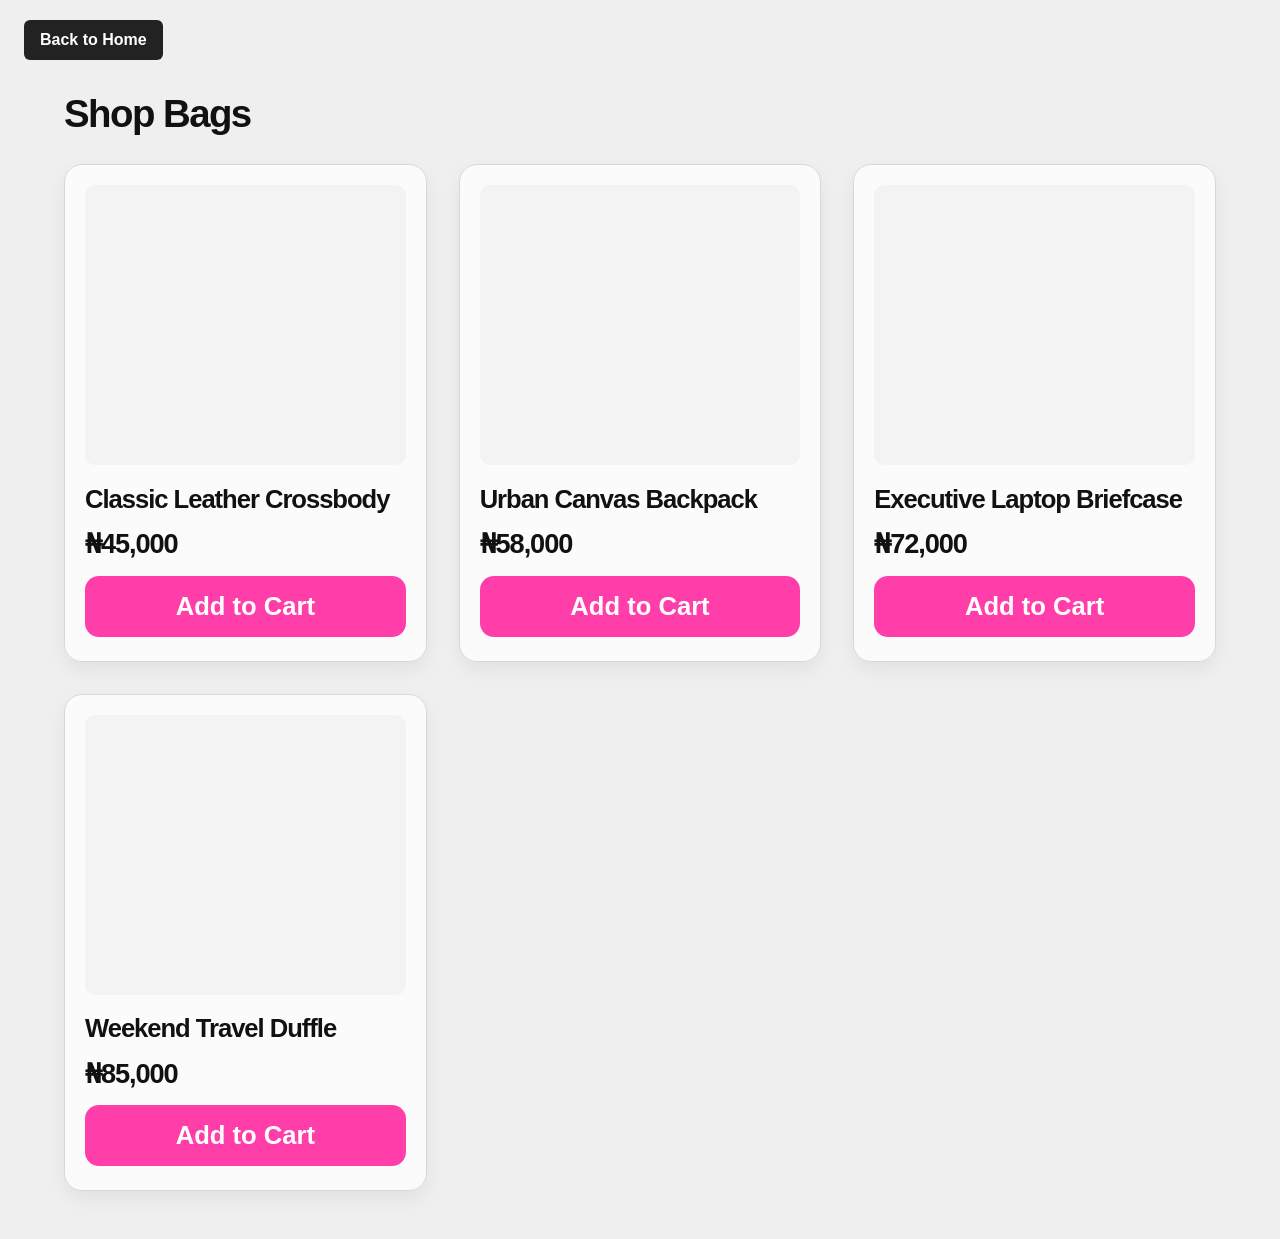
==== bags.html @ 96d0cbda "first commit" ====
<!DOCTYPE html>
<html lang="en">
<head>
    <meta charset="UTF-8">
    <meta name="viewport" content="width=device-width, initial-scale=1.0">
    <title>Bags | De Za's Accessories</title>
    <style>
        * { box-sizing: border-box; }
        body {
            margin: 0;
            background: #efefef;
            color: #111111;
            font-family: Arial, sans-serif;
        }
        main {
            max-width: 1200px;
            margin: 0 auto;
            padding: 2rem 1.5rem 3rem;
        }
        .home-button {
            display: inline-block;
            margin: 1.25rem 0 0 1.5rem;
            padding: 0.7rem 1rem;
            background: #222222;
            color: #ffffff;
            border-radius: 6px;
            text-decoration: none;
            font-weight: 700;
        }
        .page-intro {
            margin-bottom: 1.75rem;
        }
        .page-intro h1 {
            margin: 0 0 0.4rem;
            font-size: clamp(2rem, 3vw, 3rem);
            letter-spacing: -0.04em;
        }
        .products {
            display: grid;
            grid-template-columns: repeat(auto-fit, minmax(300px, 1fr));
            gap: 2rem;
        }
        .product {
            display: flex;
            flex-direction: column;
            justify-content: space-between;
            min-height: 100%;
            padding: 1.25rem 1.25rem 1.5rem;
            border: 1px solid #d8d8d8;
            border-radius: 18px;
            background: rgba(255, 255, 255, 0.78);
            box-shadow: 0 8px 18px rgba(0, 0, 0, 0.06);
        }
        .product-image-wrap {
            display: flex;
            align-items: center;
            justify-content: center;
            width: 100%;
            min-height: 280px;
            margin-bottom: 1.2rem;
            border-radius: 10px;
            background: #f3f3f3;
            overflow: hidden;
        }
        .product-image {
            display: block;
            width: 100%;
            height: 100%;
            max-height: 290px;
            object-fit: contain;
        }
        .product h3 {
            margin: 0;
            font-size: clamp(1.4rem, 2vw, 2.2rem);
            line-height: 1.1;
            letter-spacing: -0.04em;
            font-weight: 800;
        }
        .price {
            margin: 1.1rem 0 1.15rem;
            font-size: clamp(1.7rem, 2vw, 2.6rem);
            font-weight: 900;
            line-height: 1;
            letter-spacing: -0.04em;
        }
        .product button {
            width: 100%;
            border: none;
            border-radius: 14px;
            background: #ff3ea9;
            color: #ffffff;
            padding: 1rem 1.25rem;
            font-size: clamp(1.4rem, 2vw, 2.2rem);
            font-weight: 700;
            cursor: pointer;
        }
    </style>
</head>
<body>
<a class="home-button" href="index.html">Back to Home</a>
<main>
    <header class="page-intro">
        <h1>Shop Bags</h1>
    </header>
    <section class="products" aria-label="Bags for sale">
        <article class="product">
            <div class="product-image-wrap">
                <svg class="product-image" role="img" aria-label="Classic Leather Crossbody illustration" viewBox="0 0 240 160"><use href="img/product-images.svg#bag-crossbody"></use></svg>
            </div>
            <h3>Classic Leather Crossbody</h3>
            <div class="price">₦45,000</div>
            <button type="button">Add to Cart</button>
        </article>
        <article class="product">
            <div class="product-image-wrap">
                <svg class="product-image" role="img" aria-label="Urban Canvas Backpack illustration" viewBox="0 0 240 160"><use href="img/product-images.svg#bag-backpack"></use></svg>
            </div>
            <h3>Urban Canvas Backpack</h3>
            <div class="price">₦58,000</div>
            <button type="button">Add to Cart</button>
        </article>
        <article class="product">
            <div class="product-image-wrap">
                <svg class="product-image" role="img" aria-label="Executive Laptop Briefcase illustration" viewBox="0 0 240 160"><use href="img/product-images.svg#bag-briefcase"></use></svg>
            </div>
            <h3>Executive Laptop Briefcase</h3>
            <div class="price">₦72,000</div>
            <button type="button">Add to Cart</button>
        </article>
        <article class="product">
            <div class="product-image-wrap">
                <svg class="product-image" role="img" aria-label="Weekend Travel Duffle illustration" viewBox="0 0 240 160"><use href="img/product-images.svg#bag-duffle"></use></svg>
            </div>
            <h3>Weekend Travel Duffle</h3>
            <div class="price">₦85,000</div>
            <button type="button">Add to Cart</button>
        </article>
    </section>
</main>
</body>
</html>
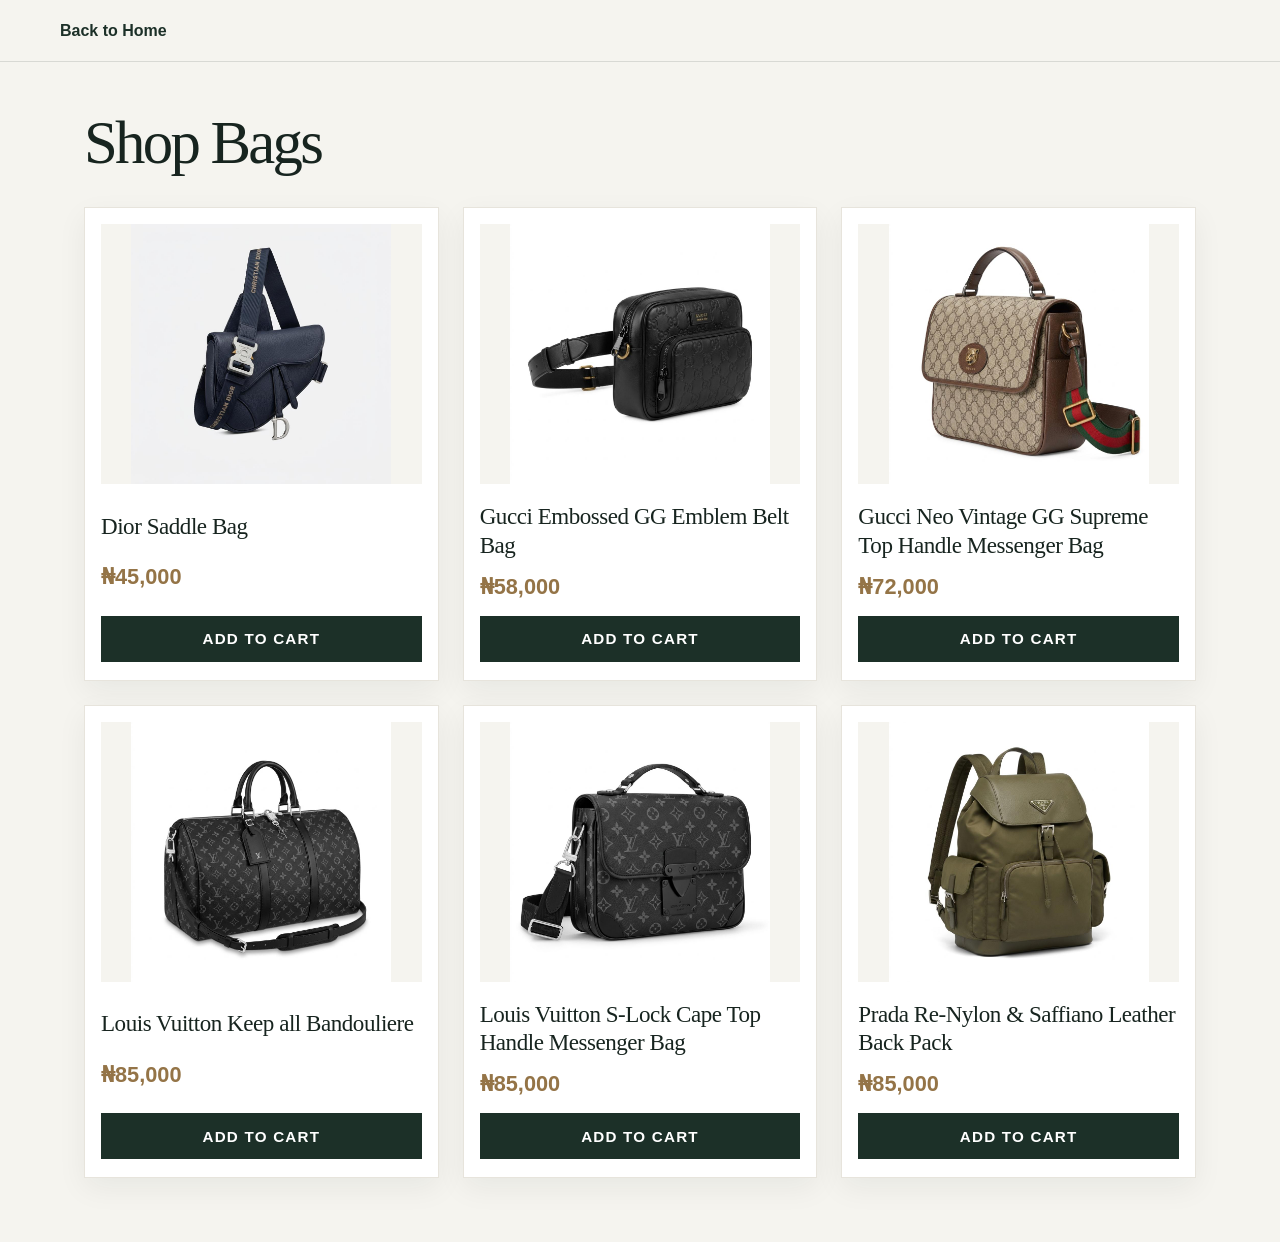
==== commit 978f8cab: "Add initial CSS styles for wristwatches product page layout and design" ====
--- a/bags.html
+++ b/bags.html
@@ -4,99 +4,9 @@
     <meta charset="UTF-8">
     <meta name="viewport" content="width=device-width, initial-scale=1.0">
     <title>Bags | De Za's Accessories</title>
-    <style>
-        * { box-sizing: border-box; }
-        body {
-            margin: 0;
-            background: #efefef;
-            color: #111111;
-            font-family: Arial, sans-serif;
-        }
-        main {
-            max-width: 1200px;
-            margin: 0 auto;
-            padding: 2rem 1.5rem 3rem;
-        }
-        .home-button {
-            display: inline-block;
-            margin: 1.25rem 0 0 1.5rem;
-            padding: 0.7rem 1rem;
-            background: #222222;
-            color: #ffffff;
-            border-radius: 6px;
-            text-decoration: none;
-            font-weight: 700;
-        }
-        .page-intro {
-            margin-bottom: 1.75rem;
-        }
-        .page-intro h1 {
-            margin: 0 0 0.4rem;
-            font-size: clamp(2rem, 3vw, 3rem);
-            letter-spacing: -0.04em;
-        }
-        .products {
-            display: grid;
-            grid-template-columns: repeat(auto-fit, minmax(300px, 1fr));
-            gap: 2rem;
-        }
-        .product {
-            display: flex;
-            flex-direction: column;
-            justify-content: space-between;
-            min-height: 100%;
-            padding: 1.25rem 1.25rem 1.5rem;
-            border: 1px solid #d8d8d8;
-            border-radius: 18px;
-            background: rgba(255, 255, 255, 0.78);
-            box-shadow: 0 8px 18px rgba(0, 0, 0, 0.06);
-        }
-        .product-image-wrap {
-            display: flex;
-            align-items: center;
-            justify-content: center;
-            width: 100%;
-            min-height: 280px;
-            margin-bottom: 1.2rem;
-            border-radius: 10px;
-            background: #f3f3f3;
-            overflow: hidden;
-        }
-        .product-image {
-            display: block;
-            width: 100%;
-            height: 100%;
-            max-height: 290px;
-            object-fit: contain;
-        }
-        .product h3 {
-            margin: 0;
-            font-size: clamp(1.4rem, 2vw, 2.2rem);
-            line-height: 1.1;
-            letter-spacing: -0.04em;
-            font-weight: 800;
-        }
-        .price {
-            margin: 1.1rem 0 1.15rem;
-            font-size: clamp(1.7rem, 2vw, 2.6rem);
-            font-weight: 900;
-            line-height: 1;
-            letter-spacing: -0.04em;
-        }
-        .product button {
-            width: 100%;
-            border: none;
-            border-radius: 14px;
-            background: #ff3ea9;
-            color: #ffffff;
-            padding: 1rem 1.25rem;
-            font-size: clamp(1.4rem, 2vw, 2.2rem);
-            font-weight: 700;
-            cursor: pointer;
-        }
-    </style>
+    <link rel="stylesheet" href="bags.css">
 </head>
-<body>
+<body class="product-page">
 <a class="home-button" href="index.html">Back to Home</a>
 <main>
     <header class="page-intro">
@@ -105,33 +15,49 @@
     <section class="products" aria-label="Bags for sale">
         <article class="product">
             <div class="product-image-wrap">
-                <svg class="product-image" role="img" aria-label="Classic Leather Crossbody illustration" viewBox="0 0 240 160"><use href="img/product-images.svg#bag-crossbody"></use></svg>
+                <img class="product-image" src="bags-img/diorsaddlebag.jpeg" alt="Dior Saddle Bag">
             </div>
-            <h3>Classic Leather Crossbody</h3>
+            <h3>Dior Saddle Bag</h3>
             <div class="price">₦45,000</div>
             <button type="button">Add to Cart</button>
         </article>
         <article class="product">
             <div class="product-image-wrap">
-                <svg class="product-image" role="img" aria-label="Urban Canvas Backpack illustration" viewBox="0 0 240 160"><use href="img/product-images.svg#bag-backpack"></use></svg>
+                <img class="product-image" src="bags-img/gucciembossedggemblembeltbag.jpeg" alt="Gucci Embossed GG Emblem Belt Bag">
             </div>
-            <h3>Urban Canvas Backpack</h3>
+            <h3>Gucci Embossed GG Emblem Belt Bag</h3>
             <div class="price">₦58,000</div>
             <button type="button">Add to Cart</button>
         </article>
         <article class="product">
             <div class="product-image-wrap">
-                <svg class="product-image" role="img" aria-label="Executive Laptop Briefcase illustration" viewBox="0 0 240 160"><use href="img/product-images.svg#bag-briefcase"></use></svg>
+                <img class="product-image" src="bags-img/guccineovintageggsupremetophandlemessengerbag.jpeg" alt="Gucci Neo Vintage GG Supreme Top Handle Messenger Bag">
             </div>
-            <h3>Executive Laptop Briefcase</h3>
+            <h3>Gucci Neo Vintage GG Supreme Top Handle Messenger Bag</h3>
             <div class="price">₦72,000</div>
             <button type="button">Add to Cart</button>
         </article>
         <article class="product">
             <div class="product-image-wrap">
-                <svg class="product-image" role="img" aria-label="Weekend Travel Duffle illustration" viewBox="0 0 240 160"><use href="img/product-images.svg#bag-duffle"></use></svg>
+                <img class="product-image" src="bags-img/louisvuittonkeepallbandouliere.jpeg" alt="Louis Vuitton Keep all Bandouliere">
             </div>
-            <h3>Weekend Travel Duffle</h3>
+            <h3>Louis Vuitton Keep all Bandouliere</h3>
+            <div class="price">₦85,000</div>
+            <button type="button">Add to Cart</button>
+        </article>
+        <article class="product">
+            <div class="product-image-wrap">
+                <img class="product-image" src="bags-img/louisvuittonslockcapetophandlemessengerbag.jpeg" alt="Louis Vuitton S-Lock Cape Top Handle Messenger Bag">
+            </div>
+            <h3>Louis Vuitton S-Lock Cape Top Handle Messenger Bag</h3>
+            <div class="price">₦85,000</div>
+            <button type="button">Add to Cart</button>
+        </article>
+        <article class="product">
+            <div class="product-image-wrap">
+                <img class="product-image" src="bags-img/pradare-nylonnsaffianoleatherbackpack.jpeg" alt="Prada Re-Nylon & Saffiano Leather Back Pack">
+            </div>
+            <h3>Prada Re-Nylon & Saffiano Leather Back Pack</h3>
             <div class="price">₦85,000</div>
             <button type="button">Add to Cart</button>
         </article>
--- a/bags.css
+++ b/bags.css
@@ -0,0 +1,170 @@
+:root {
+    color-scheme: light;
+    --ink: #17241f;
+    --muted: #64716b;
+    --paper: #f5f4ef;
+    --gold: #bd9a5d;
+    --deep-green: #1c3028;
+}
+
+* {
+    box-sizing: border-box;
+}
+
+body {
+    margin: 0;
+    background: var(--paper);
+    color: var(--ink);
+    font-family: "Segoe UI", Arial, sans-serif;
+    line-height: 1.6;
+}
+
+.product-page main {
+    max-width: 1160px;
+    margin: 0 auto;
+    padding: 3rem 1.5rem 4rem;
+}
+
+.home-button {
+    display: block;
+    margin: 0;
+    padding: 1.1rem max(24px, calc((100% - 1160px) / 2));
+    border-bottom: 1px solid rgba(23, 36, 31, 0.13);
+    background: transparent;
+    color: var(--deep-green);
+    text-decoration: none;
+    font-weight: 600;
+}
+
+.home-button:hover {
+    color: #947447;
+}
+
+.home-button:focus-visible,
+.product button:focus-visible {
+    outline: 3px solid var(--gold);
+    outline-offset: 3px;
+}
+
+.page-intro {
+    margin-bottom: 2rem;
+}
+
+.page-intro h1 {
+    margin: 0;
+    color: var(--ink);
+    font-family: Georgia, "Times New Roman", serif;
+    font-size: clamp(2.4rem, 5vw, 3.8rem);
+    font-weight: 500;
+    letter-spacing: -0.045em;
+    line-height: 1.08;
+}
+
+.products {
+    display: grid;
+    grid-template-columns: repeat(auto-fit, minmax(min(100%, 280px), 1fr));
+    gap: 1.5rem;
+}
+
+.product {
+    display: flex;
+    flex-direction: column;
+    justify-content: space-between;
+    min-height: 100%;
+    padding: 1rem 1rem 1.15rem;
+    border: 1px solid #e7e4dc;
+    border-radius: 0;
+    background: #fff;
+    box-shadow: 0 10px 28px rgba(23, 36, 31, 0.06);
+    transition: box-shadow 220ms ease, transform 220ms ease;
+}
+
+.product:hover {
+    transform: translateY(-3px);
+    box-shadow: 0 16px 34px rgba(23, 36, 31, 0.11);
+}
+
+.product-image-wrap {
+    display: flex;
+    align-items: center;
+    justify-content: center;
+    width: 100%;
+    min-height: 260px;
+    margin-bottom: 1.1rem;
+    border-radius: 0;
+    background: var(--paper);
+    overflow: hidden;
+}
+
+.product-image {
+    display: block;
+    width: 100%;
+    height: 100%;
+    max-height: 260px;
+    object-fit: contain;
+}
+
+.product h3 {
+    margin: 0;
+    color: var(--ink);
+    font-family: Georgia, "Times New Roman", serif;
+    font-size: clamp(1.25rem, 1.8vw, 1.55rem);
+    line-height: 1.25;
+    letter-spacing: -0.02em;
+    font-weight: 500;
+}
+
+.price {
+    margin: 1rem 0 1.15rem;
+    color: #947447;
+    font-size: clamp(1.35rem, 1.7vw, 1.65rem);
+    font-weight: 700;
+    line-height: 1;
+}
+
+.product button {
+    width: 100%;
+    border: none;
+    border-radius: 0;
+    background: var(--deep-green);
+    color: #fff;
+    padding: 0.9rem 1rem;
+    font-size: 0.95rem;
+    font-weight: 700;
+    letter-spacing: 0.08em;
+    text-transform: uppercase;
+    cursor: pointer;
+    transition: background 180ms ease;
+}
+
+.product button:hover {
+    background: #947447;
+}
+
+@media (max-width: 560px) {
+    .product-page main {
+        padding: 2.25rem 1rem 3rem;
+    }
+
+    .products {
+        gap: 1rem;
+    }
+
+    .product-image-wrap,
+    .product-image {
+        min-height: 230px;
+    }
+
+    .product-image {
+        max-height: 230px;
+    }
+}
+
+@media (prefers-reduced-motion: reduce) {
+    *,
+    *::before,
+    *::after {
+        scroll-behavior: auto !important;
+        transition-duration: 0.01ms !important;
+    }
+}
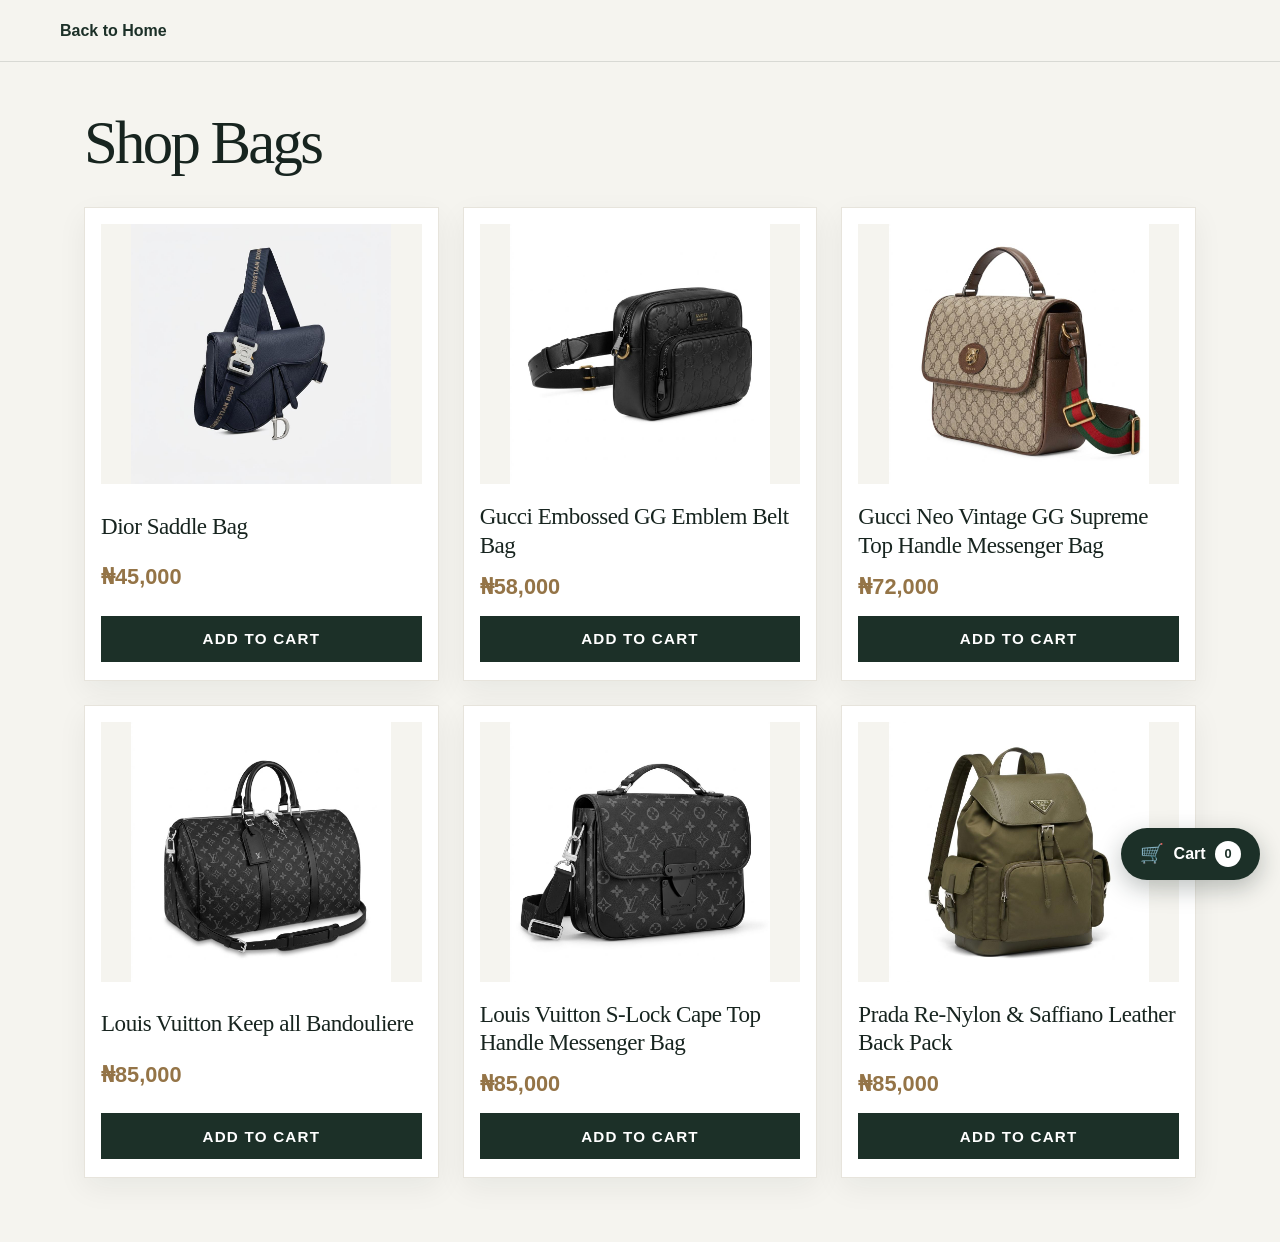
==== commit d7d9b1fe: "Implement cart functionality with cart page, styles, and JavaScript logic" ====
--- a/bags.html
+++ b/bags.html
@@ -5,9 +5,14 @@
     <meta name="viewport" content="width=device-width, initial-scale=1.0">
     <title>Bags | De Za's Accessories</title>
     <link rel="stylesheet" href="bags.css">
+    <link rel="stylesheet" href="cart.css">
+    <script src="cart.js" defer></script>
 </head>
 <body class="product-page">
-<a class="home-button" href="index.html">Back to Home</a>
+<nav class="store-nav" aria-label="Store navigation">
+    <a class="home-button" href="index.html">Back to Home</a>
+    <a class="cart-link" href="cart.html">Cart <span data-cart-count>0</span></a>
+</nav>
 <main>
     <header class="page-intro">
         <h1>Shop Bags</h1>
--- a/bags.css
+++ b/bags.css
@@ -138,7 +138,7 @@
 }
 
 .product button:hover {
-    background: #947447;
+    background: green;
 }
 
 @media (max-width: 560px) {
--- a/cart.css
+++ b/cart.css
@@ -0,0 +1,268 @@
+.store-nav {
+    display: flex;
+    align-items: center;
+    justify-content: space-between;
+    border-bottom: 1px solid rgba(23, 36, 31, 0.13);
+}
+
+.store-nav .home-button {
+    border-bottom: 0;
+}
+
+.cart-link {
+    position: fixed;
+    z-index: 20;
+    right: max(1.25rem, env(safe-area-inset-right));
+    bottom: max(1.25rem, env(safe-area-inset-bottom));
+    display: inline-flex;
+    align-items: center;
+    gap: 0.6rem;
+    min-height: 3.25rem;
+    padding: 0.75rem 1.2rem;
+    border-radius: 999px;
+    background: #1c3028;
+    box-shadow: 0 8px 24px rgba(23, 36, 31, 0.28);
+    color: #fff;
+    font-weight: 700;
+    text-decoration: none;
+    transition: background 180ms ease, transform 180ms ease;
+}
+
+.cart-link::before {
+    content: "🛒";
+    font-size: 1.2rem;
+    line-height: 1;
+}
+
+.continue-shopping:hover {
+    color: #947447;
+}
+
+.cart-link:hover {
+    background: #29473a;
+    color: #fff;
+    transform: translateY(-2px);
+}
+
+.cart-link span {
+    display: inline-grid;
+    min-width: 1.6rem;
+    min-height: 1.6rem;
+    padding: 0 0.35rem;
+    place-items: center;
+    border-radius: 999px;
+    background: #fff;
+    color: #1c3028;
+    font-size: 0.8rem;
+}
+
+.cart-link:focus-visible,
+.cart-page button:focus-visible,
+.cart-page a:focus-visible,
+.cart-page input:focus-visible {
+    outline: 3px solid #bd9a5d;
+    outline-offset: 3px;
+}
+
+.cart-page .site-header {
+    justify-content: space-between;
+}
+
+.cart-main {
+    padding-top: 3rem;
+    padding-bottom: 4rem;
+}
+
+.cart-main h1 {
+    margin-bottom: 1.5rem;
+}
+
+.cart-message {
+    color: #8b2f24;
+}
+
+.cart-status {
+    margin: 0.5rem 1.5rem;
+    color: #1c3028;
+    font-size: 0.9rem;
+}
+
+.cart-items {
+    display: grid;
+    gap: 1rem;
+}
+
+.cart-item {
+    display: grid;
+    grid-template-columns: 100px minmax(0, 1fr) auto;
+    align-items: center;
+    gap: 1rem;
+    padding: 1rem;
+    border: 1px solid #e7e4dc;
+    background: #fff;
+}
+
+.cart-item img {
+    width: 100px;
+    height: 100px;
+    object-fit: contain;
+    background: #f5f4ef;
+}
+
+.cart-item h2 {
+    font-size: 1.2rem;
+}
+
+.cart-item p {
+    margin: 0.35rem 0;
+}
+
+.quantity-label {
+    display: inline-flex;
+    align-items: center;
+    gap: 0.5rem;
+}
+
+.quantity-label input {
+    width: 4.5rem;
+    padding: 0.4rem;
+}
+
+.remove-item,
+.secondary-button {
+    border: 1px solid #1c3028;
+    padding: 0.55rem 0.8rem;
+    background: #fff;
+    color: #1c3028;
+    font: inherit;
+    cursor: pointer;
+}
+
+.cart-summary {
+    display: flex;
+    align-items: center;
+    justify-content: space-between;
+    gap: 1rem;
+    margin: 1.5rem 0;
+}
+
+.cart-total {
+    margin: 0;
+    font-size: 1.2rem;
+}
+
+.checkout-form {
+    display: grid;
+    gap: 0.75rem;
+    max-width: 560px;
+    padding: 1.5rem;
+    background: #fff;
+    border: 1px solid #e7e4dc;
+}
+
+.checkout-form h2 {
+    margin: 0;
+}
+
+.account-number-row {
+    display: flex;
+    align-items: center;
+    gap: 0.4rem;
+}
+
+.copy-account-button {
+    display: inline-grid;
+    width: 2rem;
+    height: 2rem;
+    padding: 0.35rem;
+    place-items: center;
+    border: 0;
+    background: transparent;
+    color: #1c3028;
+    cursor: pointer;
+}
+
+.copy-account-button svg {
+    width: 1.1rem;
+    height: 1.1rem;
+    fill: none;
+    stroke: currentColor;
+    stroke-linecap: round;
+    stroke-linejoin: round;
+    stroke-width: 1.8;
+}
+
+.copy-account-status {
+    min-height: 1.25em;
+    margin: -0.5rem 0 0;
+    color: #1c3028;
+    font-size: 0.85rem;
+}
+
+.checkout-form > input {
+    width: 100%;
+    padding: 0.7rem;
+    border: 1px solid #c9c7c0;
+    font: inherit;
+}
+
+.demo-notice {
+    margin: 0 0 0.5rem;
+    color: #754d11;
+}
+
+.demo-payment {
+    display: flex;
+    align-items: flex-start;
+    gap: 0.6rem;
+    margin: 0.5rem 0;
+}
+
+.checkout-button {
+    border: 0;
+    padding: 0.9rem 1rem;
+    background: #1c3028;
+    color: #fff;
+    font: inherit;
+    font-weight: 700;
+    cursor: pointer;
+}
+
+.cart-confirmation {
+    margin: 1.5rem 0;
+    padding: 1rem;
+    background: #e8f1e9;
+    color: #1c3028;
+}
+
+.continue-shopping {
+    display: inline-block;
+    margin-top: 1.5rem;
+    color: #1c3028;
+    font-weight: 700;
+}
+
+@media (max-width: 560px) {
+    .store-nav {
+        padding-right: 1rem;
+    }
+
+    .cart-item {
+        grid-template-columns: 72px minmax(0, 1fr);
+    }
+
+    .cart-item img {
+        width: 72px;
+        height: 72px;
+    }
+
+    .remove-item {
+        grid-column: 2;
+        justify-self: start;
+    }
+
+    .cart-summary {
+        align-items: flex-start;
+        flex-direction: column;
+    }
+}
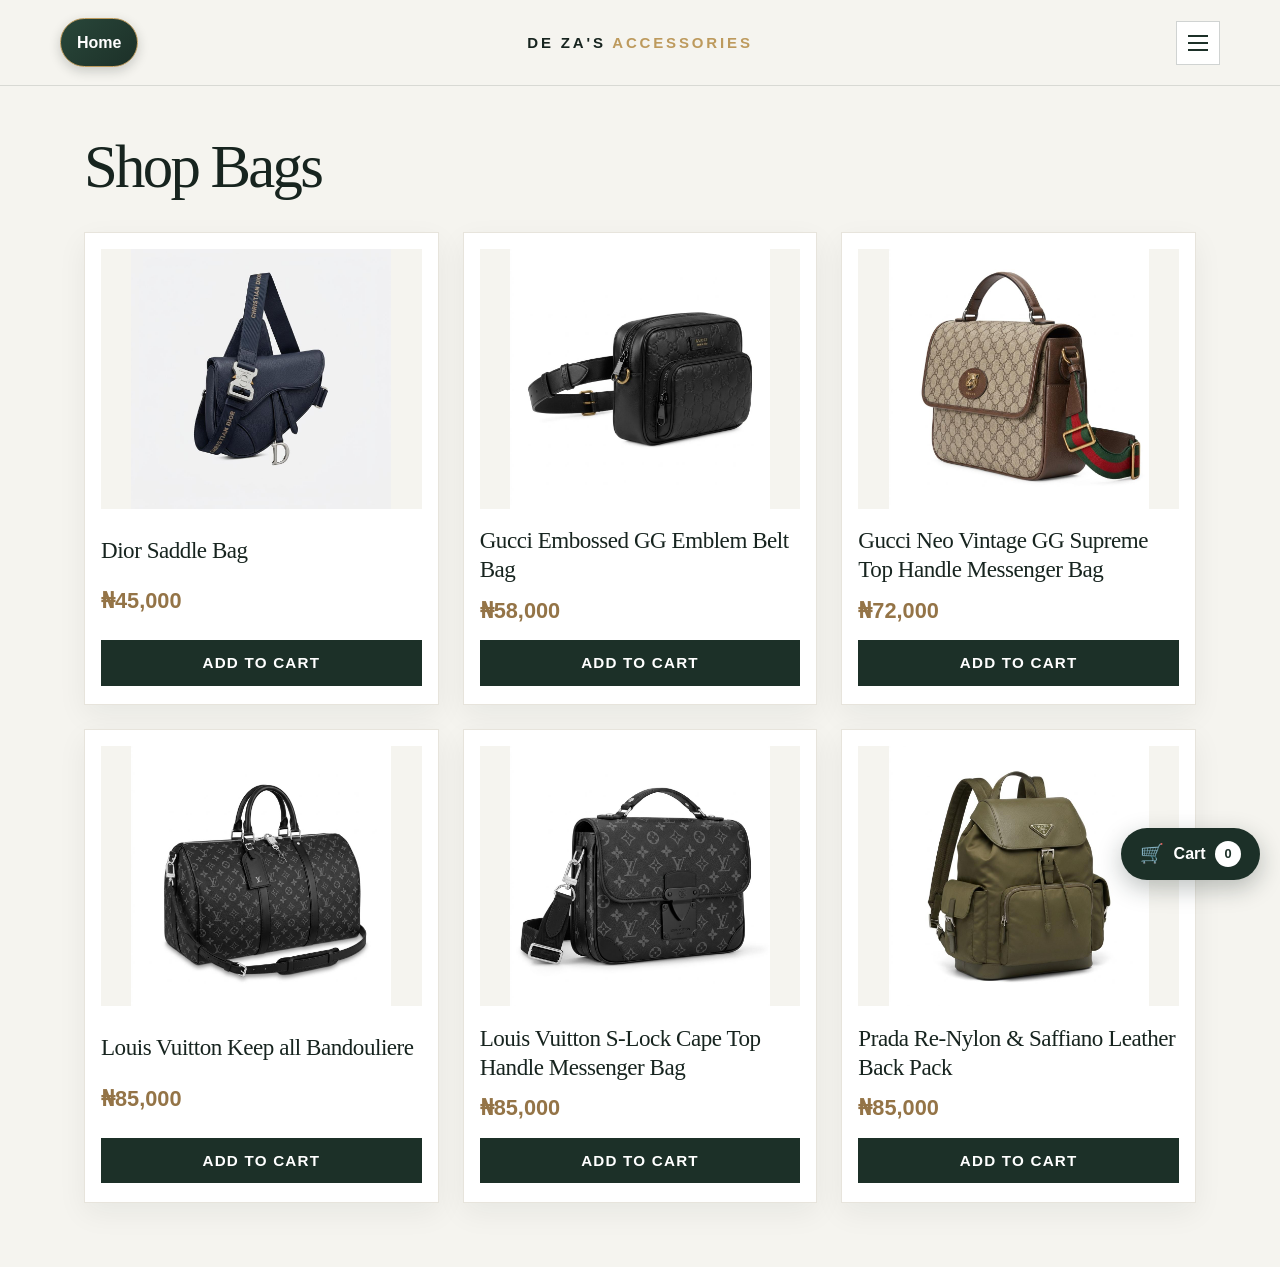
==== commit 4b91340b: "Add navigation and product gallery functionality across multiple pages" ====
--- a/bags.html
+++ b/bags.html
@@ -7,10 +7,27 @@
     <link rel="stylesheet" href="bags.css">
     <link rel="stylesheet" href="cart.css">
     <script src="cart.js" defer></script>
+    <script src="navigation.js" defer></script>
+    <script src="product-gallery.js" defer></script>
 </head>
 <body class="product-page">
 <nav class="store-nav" aria-label="Store navigation">
-    <a class="home-button" href="index.html">Back to Home</a>
+    <a class="back-home-button" href="index.html">Home</a>
+    <a class="wordmark" href="index.html">De Za's <span>Accessories</span></a>
+    <div class="site-menu-wrap site-menu-right">
+        <button class="menu-toggle" type="button" aria-expanded="false" aria-controls="site-menu" aria-label="Open navigation menu">
+            <span class="menu-icon" aria-hidden="true"><span></span><span></span><span></span></span>
+        </button>
+        <nav id="site-menu" class="site-menu-panel" aria-label="Site navigation" hidden>
+            <a href="index.html">Home</a>
+            <a href="wristwatches.html">Wristwatches</a>
+            <a href="belts.html">Belts</a>
+            <a href="sunglasses.html">Sunglasses</a>
+            <a href="hatsandheadwear.html">Hats &amp; Headwear</a>
+            <a href="bags.html">Bags</a>
+            <a href="contact-us.html">Contact Us</a>
+        </nav>
+    </div>
     <a class="cart-link" href="cart.html">Cart <span data-cart-count>0</span></a>
 </nav>
 <main>
--- a/cart.css
+++ b/cart.css
@@ -1,12 +1,182 @@
 .store-nav {
+    position: relative;
     display: flex;
     align-items: center;
     justify-content: space-between;
+    min-height: 86px;
     border-bottom: 1px solid rgba(23, 36, 31, 0.13);
+}
+
+.store-nav .wordmark {
+    position: absolute;
+    top: 50%;
+    left: 50%;
+    transform: translate(-50%, -50%);
+    color: #17241f;
+    font-size: 15px;
+    font-weight: 750;
+    letter-spacing: 0.19em;
+    text-decoration: none;
+    text-transform: uppercase;
+    white-space: nowrap;
+}
+
+.store-nav .wordmark span {
+    color: #bd9a5d;
+}
+
+.store-nav .wordmark:focus-visible {
+    outline: 3px solid #bd9a5d;
+    outline-offset: 4px;
 }
 
 .store-nav .home-button {
     border-bottom: 0;
+}
+
+.site-menu-wrap {
+    position: relative;
+    z-index: 30;
+    flex: 0 0 auto;
+}
+
+.store-nav .back-home-button {
+    margin-left: max(24px, calc((100% - 1160px) / 2));
+}
+
+.store-nav .site-menu-wrap {
+    margin-left: auto;
+    margin-right: max(24px, calc((100% - 1160px) / 2));
+}
+
+.site-menu-right .site-menu-panel {
+    right: 0;
+    left: auto;
+}
+
+.back-home-button {
+    display: inline-flex;
+    min-height: 44px;
+    align-items: center;
+    gap: 0.45rem;
+    padding: 0.65rem 1rem;
+    border: 1px solid #bd9a5d;
+    border-radius: 999px;
+    background: linear-gradient(135deg, #29473a, #1c3028);
+    box-shadow: 0 4px 12px rgba(23, 36, 31, 0.2);
+    color: #fff;
+    font-weight: 700;
+    text-decoration: none;
+    transition: background 180ms ease, box-shadow 180ms ease, transform 180ms ease;
+}
+
+.back-home-button:hover {
+    background: linear-gradient(135deg, #365b4a, #29473a);
+    box-shadow: 0 6px 16px rgba(23, 36, 31, 0.24);
+    color: #fff;
+    transform: translateY(-1px);
+}
+
+.menu-toggle {
+    display: grid;
+    width: 44px;
+    height: 44px;
+    padding: 11px;
+    place-items: center;
+    border: 1px solid rgba(23, 36, 31, 0.2);
+    background: #fff;
+    color: #1c3028;
+    cursor: pointer;
+}
+
+.menu-icon {
+    display: grid;
+    gap: 5px;
+    width: 20px;
+}
+
+.menu-icon span {
+    display: block;
+    width: 20px;
+    height: 2px;
+    background: currentColor;
+    transition: transform 160ms ease, opacity 160ms ease;
+}
+
+.menu-toggle[aria-expanded="true"] .menu-icon span:first-child {
+    transform: translateY(7px) rotate(45deg);
+}
+
+.menu-toggle[aria-expanded="true"] .menu-icon span:nth-child(2) {
+    opacity: 0;
+}
+
+.menu-toggle[aria-expanded="true"] .menu-icon span:last-child {
+    transform: translateY(-7px) rotate(-45deg);
+}
+
+.site-menu-panel {
+    position: absolute;
+    top: calc(100% + 0.5rem);
+    left: 0;
+    display: grid;
+    width: min(240px, calc(100vw - 2rem));
+    padding: 0.5rem;
+    border: 1px solid #e7e4dc;
+    background: #fff;
+    box-shadow: 0 10px 24px rgba(23, 36, 31, 0.18);
+}
+
+.site-menu-panel[hidden] {
+    display: none;
+}
+
+.site-menu-panel a {
+    padding: 0.65rem 0.75rem;
+    color: #1c3028;
+    text-decoration: none;
+}
+
+.site-menu-panel a:hover,
+.site-menu-panel a:focus-visible {
+    background: #f5f4ef;
+}
+
+.product-image {
+    cursor: zoom-in;
+}
+
+.product-image-viewer {
+    width: min(94vw, 1100px);
+    max-width: 94vw;
+    max-height: 94vh;
+    padding: 3.5rem 1rem 1rem;
+    border: 0;
+    background: #fff;
+    box-shadow: 0 16px 48px rgba(0, 0, 0, 0.35);
+}
+
+.product-image-viewer::backdrop {
+    background: rgba(15, 21, 18, 0.82);
+}
+
+.product-image-viewer img {
+    display: block;
+    width: 100%;
+    max-height: calc(94vh - 5rem);
+    object-fit: contain;
+}
+
+.product-image-viewer button {
+    position: absolute;
+    top: 0.6rem;
+    right: 0.6rem;
+    border: 1px solid #1c3028;
+    padding: 0.45rem 0.8rem;
+    background: #fff;
+    color: #1c3028;
+    font: inherit;
+    cursor: pointer;
 }
 
 .cart-link {
@@ -59,13 +229,32 @@
 .cart-link:focus-visible,
 .cart-page button:focus-visible,
 .cart-page a:focus-visible,
-.cart-page input:focus-visible {
+.cart-page input:focus-visible,
+.back-home-button:focus-visible,
+.menu-toggle:focus-visible,
+.site-menu-panel a:focus-visible {
     outline: 3px solid #bd9a5d;
     outline-offset: 3px;
 }
 
 .cart-page .site-header {
     justify-content: space-between;
+}
+
+.cart-page .site-header.cart-header {
+    position: relative;
+}
+
+.cart-header .wordmark {
+    position: absolute;
+    top: 50%;
+    left: 50%;
+    transform: translate(-50%, -50%);
+    white-space: nowrap;
+}
+
+.cart-header .site-menu-wrap {
+    margin-left: auto;
 }
 
 .cart-main {
@@ -244,7 +433,60 @@
 
 @media (max-width: 560px) {
     .store-nav {
-        padding-right: 1rem;
+        min-height: 108px;
+        align-items: flex-start;
+        padding: 0.65rem 0 0;
+    }
+
+    .store-nav .back-home-button {
+        min-height: 40px;
+        margin-left: 1rem;
+        padding: 0.5rem 0.8rem;
+        font-size: 0.9rem;
+    }
+
+    .store-nav .site-menu-wrap {
+        margin-right: 1rem;
+    }
+
+    .store-nav .wordmark {
+        top: auto;
+        bottom: 0.6rem;
+        font-size: 13px;
+        letter-spacing: 0.12em;
+    }
+
+    .store-nav .back-home-button {
+        margin-left: 1rem;
+    }
+
+    .store-nav .site-menu-wrap {
+        margin-right: 1rem;
+    }
+
+    .cart-header,
+    .contact-header {
+        min-height: 108px;
+        align-items: flex-start;
+        padding-top: 0.65rem;
+    }
+
+    .cart-header .wordmark,
+    .contact-header .wordmark {
+        top: auto;
+        bottom: 0.6rem;
+    }
+
+    .cart-header .wordmark {
+        font-size: 13px;
+        letter-spacing: 0.12em;
+    }
+
+    .cart-header .back-home-button,
+    .contact-header .back-home-button {
+        min-height: 40px;
+        padding: 0.5rem 0.8rem;
+        font-size: 0.9rem;
     }
 
     .cart-item {
